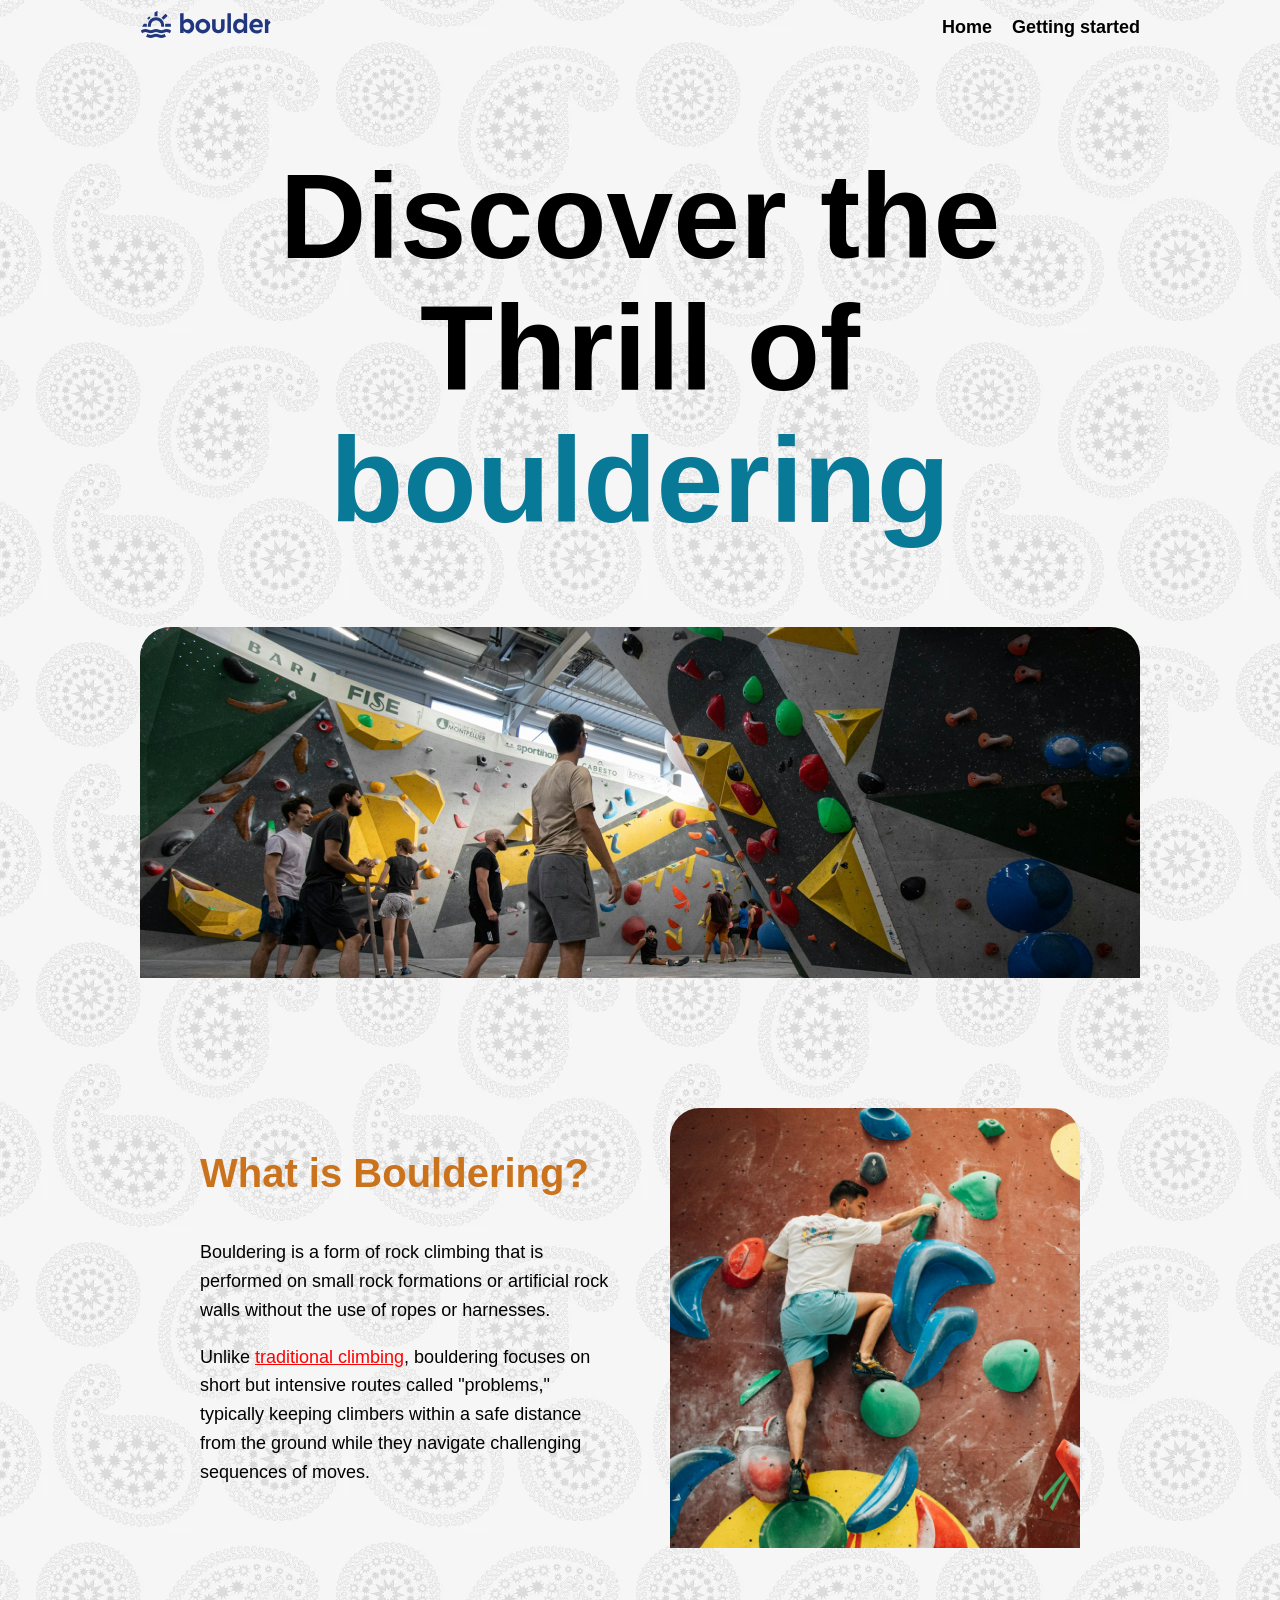
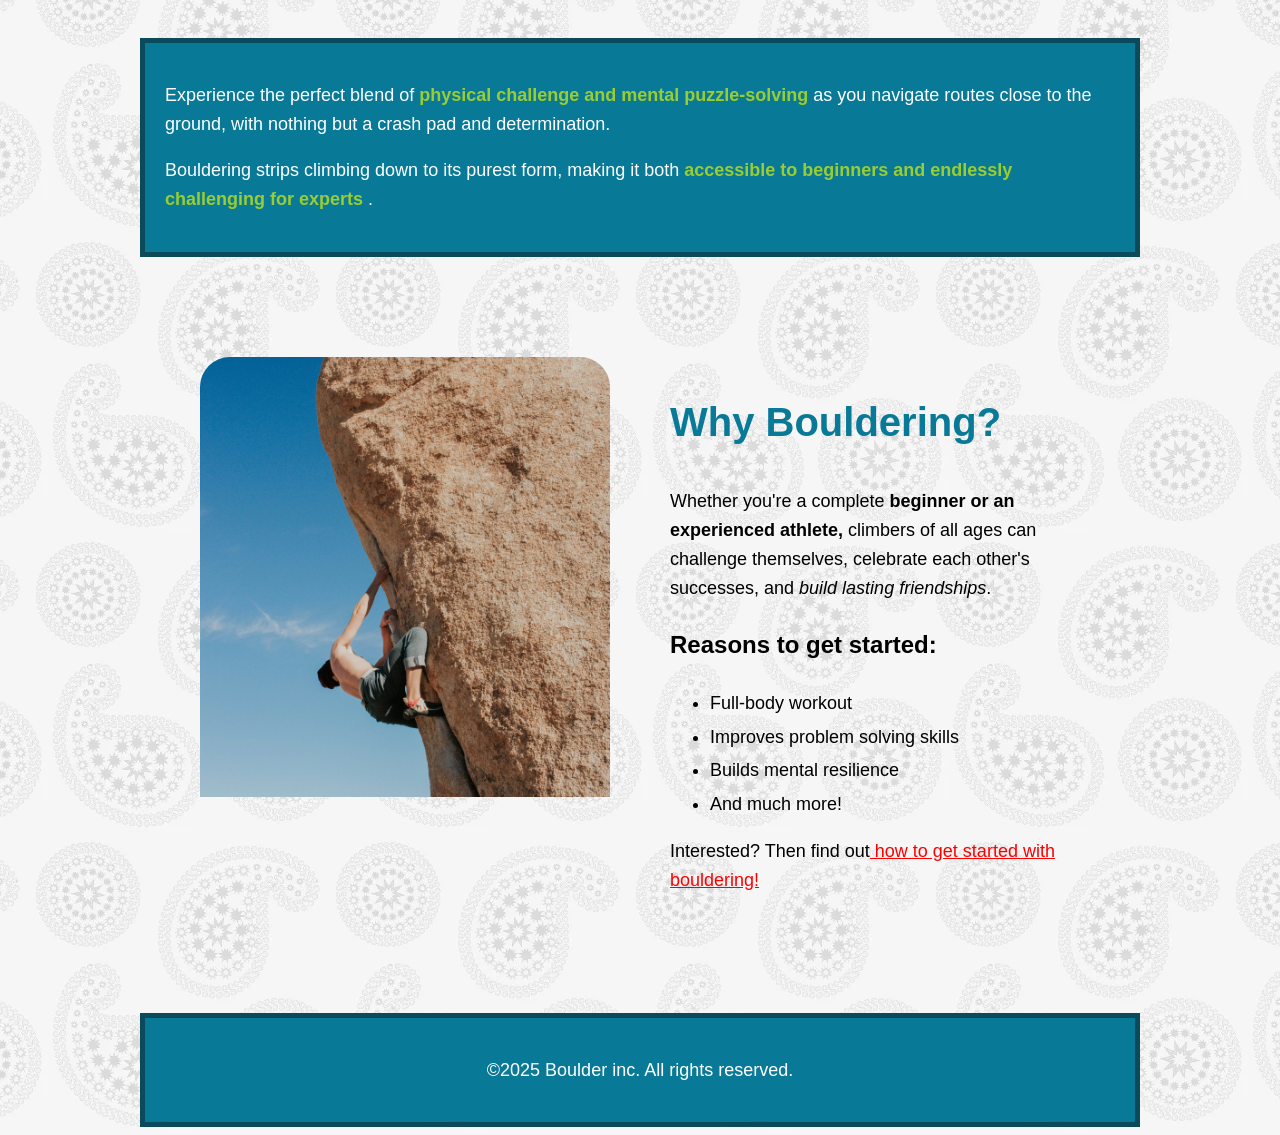
==== index.html @ 90c2afd5 "Add basic HTML structure for homepage. Created foundational HTML5 structure including head body, and" ====
<!DOCTYPE html>
<html>
    <head>
        <title>My first Webeside</title>
        <link href="css/stylesheet.css" rel="stylesheet">
        <link rel="icon" sizes="50x50" href="images/favicon.ico">
    </head>
    <Body>
        <div class="wrapper">
            <header>       
                <img src="images/logo.svg" alt="Logo"> 
                <nav class="primary-navigation" aria-label="primary-navigation">
                    <ul>
                        <li><a href="index.html">Home</a></li>
                        <li> <a href="getting-started.html">Getting started</a></li>
                    </ul>
                </nav>
                
            </header>
        
            <main>
                

                <h1>Discover the Thrill of <span class="teal-text">bouldering</span> </h1>

                <img src="images/bouldering-gym.jpg" alt="A people is trening in bouldering gym">

               

                <section>

                    

                        <div class="tow-column-layout">

                            <div>

                                <h2>What is Bouldering?</h2>

                                <p>Bouldering is a form of rock climbing that is performed on small rock formations or artificial rock walls without the use of ropes or harnesses.</p>

                                <p>Unlike <a href="https://www.vg.no/" target="_blank"> traditional climbing</a>, bouldering focuses on short but intensive routes called "problems," typically keeping climbers within a safe distance from the ground while they navigate challenging sequences of moves.</p>
                            </div>
                            <img src="images/what-is-bouldering.jpg" alt="A man atteming a boudering problem at an indoor gym">
                        </div>
                    

                    <div class="teal-bg">

                        

                    <p>Experience the perfect blend of <strong>physical challenge and mental puzzle-solving</strong> as you navigate routes close to the ground, with nothing but a crash pad and determination.</p>
                    
                    <p> Bouldering strips climbing down to its purest form, making it both <strong>accessible to beginners and endlessly challenging for experts</strong> .</p>
                            
                   
                    </div>
                </section>
                
                <section >
                    <div class="tow-column-layout">
                       
                        <img src="images/why-bouldering.jpg" alt=" A person climbing a large boulder outdoors with blu sky in background">

                        <div>
                        <h2 class="teal-text">Why Bouldering? </h2>
                        <p>Whether you're a complete <strong>beginner or an experienced athlete, </strong>climbers of all ages can challenge themselves, celebrate each other's successes, and <em>build lasting friendships</em>.</p>
                        <h3>Reasons to get started:</h3>
                        <ul>
                            <li>Full-body workout</li>
                            <li>Improves problem solving skills</li>
                            <li>Builds mental resilience</li>
                            <li>And much more!</li>
                        </ul>
                        <p>Interested? Then find out<a href="getting-started.html"> how to get started with bouldering!</a></p>
                        </div>

                    </div>
                </section>
               
                
        </main>

        <footer div class="teal-bg">
            <p>©2025 Boulder inc. All rights reserved.</p>
        </footer>
       
       </div>
  
    </Body>
</html>
---- css/stylesheet.css ----
* {
    box-sizing: border-box;
}
body {

    background-image: url(../images/paisley.webp);
    font-size: 1.125rem;
    line-height: 1.6;
    font-family: sans-serif;
   
}
header {
    
    display: flex;
    justify-content: space-between;
    gap: 20px;
    /* text-align: center; */

}
.primary-navigation ul {
    display: flex;
    gap: 20px;
    list-style: none;
    margin: 0;
    padding: 0%;
  
}
.primary-navigation a {
    color: black;
    font-weight: bold;
    text-decoration: none;
}
.primary-navigation a:hover {
    color: #5f9b9f;
}

h1 {
  font-size: 4.5rem;
  font-family: sans-serif; 
  text-align: center;
  line-height: 1.1;

  @media (width > 720px){
    font-size: 7.5rem;
  }

}

section {
    margin-block: 100px;
}
.wrapper {
    max-inline-size: 1000px;
    margin-inline: auto;
}
.tow-column-layout {
    display: grid;
    gap: 60px;
    margin: 60px;
    /* @media (min width: 720px) disse was the orginal syntex */

    @media (width > 720px) {
        grid-template-columns: 1fr 1fr;
    }
   

}

.teal-bg {

    background-color: #087a98;
    border: solid #0b4a5a 5px;
    padding: 20px;
    color: #fff;
}


 .teal-text {

    color: #087a98;
}
.teal-bg strong{

    color: yellowgreen;
}
h2 {
    color: #cb721c;
    font-size: 2.5rem;

    /* inline use for how big well the box */
    

}


h3 {
    
    font-size: 1.5rem;
    
}

footer {
    
    text-align: center;
}  

img {
    display:block;
    max-inline-size: 100%;
    padding-bottom:30px;
    
	border-radius:30px;
   
    
    /* you can use for border all value same line boder: 20px green dotted or solid */
    /* or you can write boder-inline end or start */
}

a {
    color: red;
}

a:hover,
a:focus-visible {
    color: green;
}

a:active {
    color: black
}
ul {
    /* list-style:lower-alpha; */
    list-style-position:outside;
}

li {
    
    margin-block: 5px;

}


ol {
    color: green;
    list-style-position:inside;
    /* text-align:center; */
}

.climber-bg{
    color: #fff;
    background-image: url("../images/simple-steps.jpg");
    padding: 24px;
    border: solid #0b4a5a 10px;
    background-repeat: no-repeat;
    background-position: center;
    background-size: cover;
}
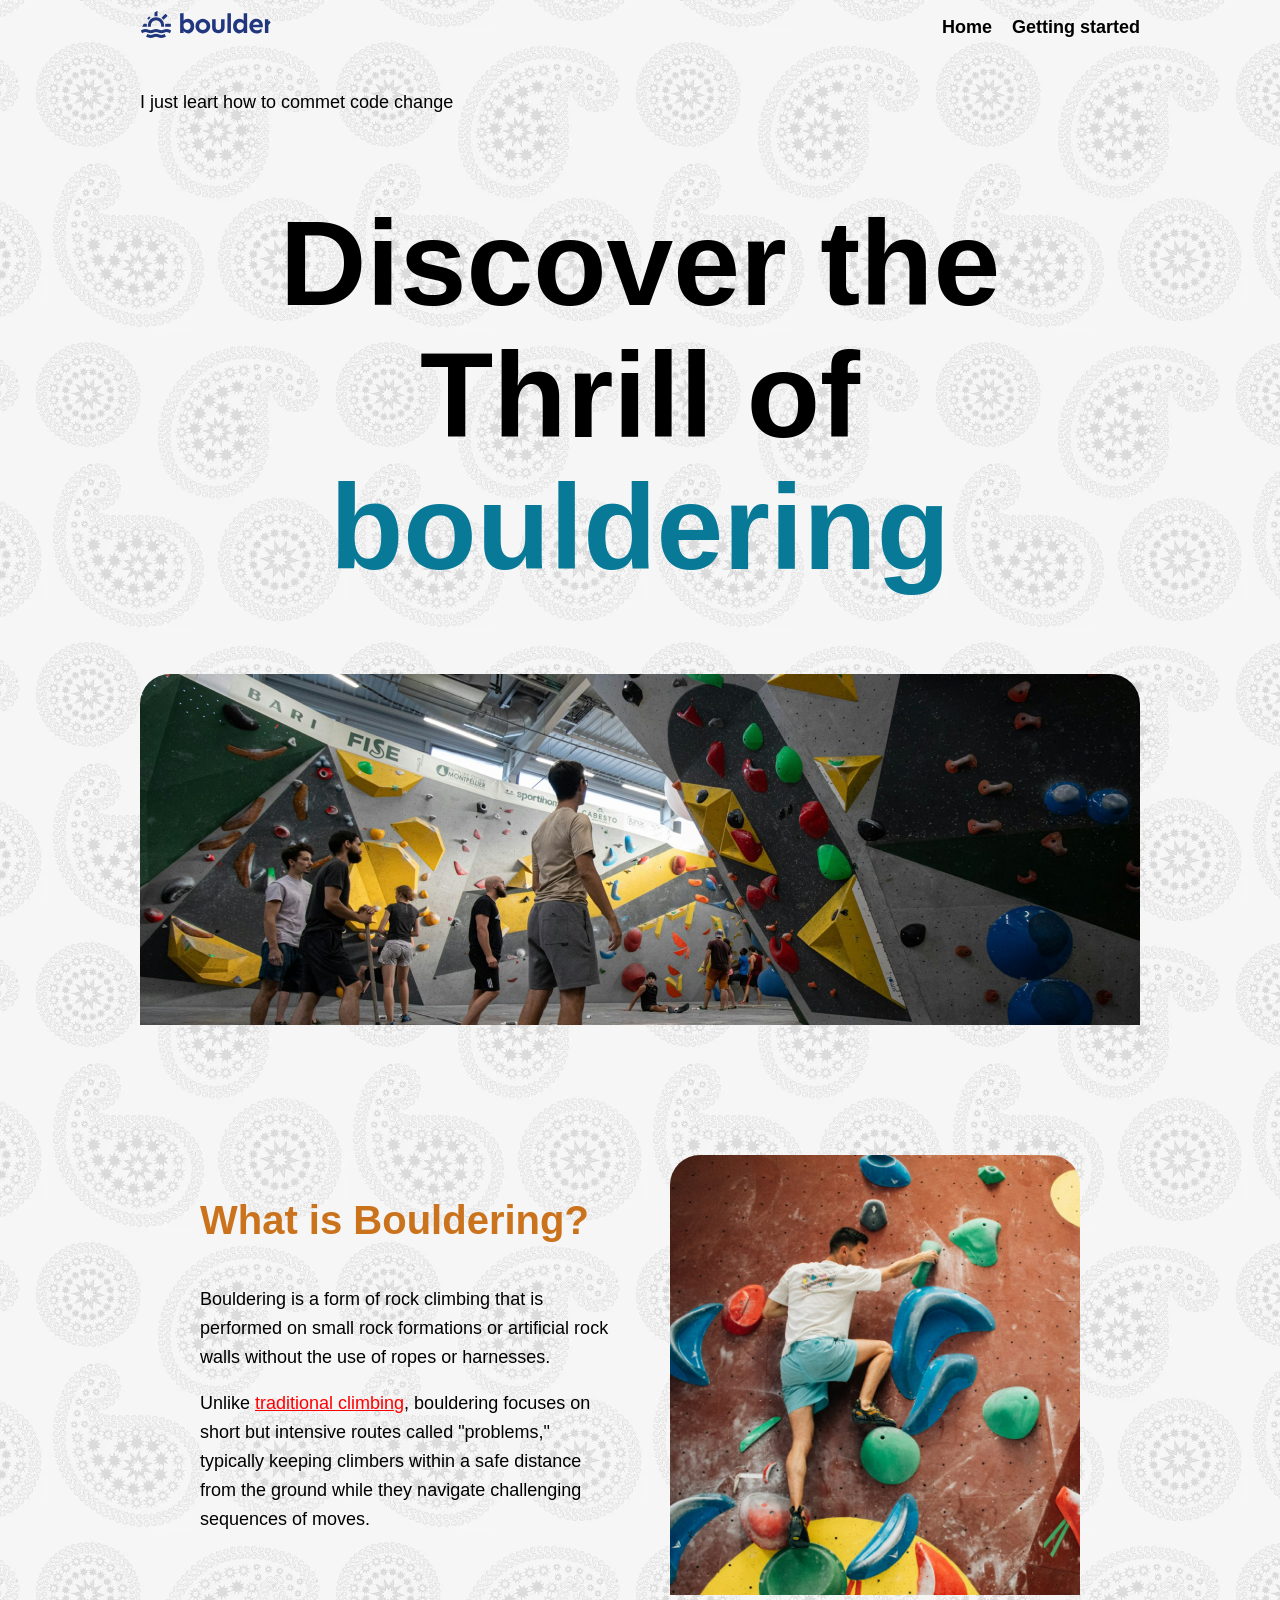
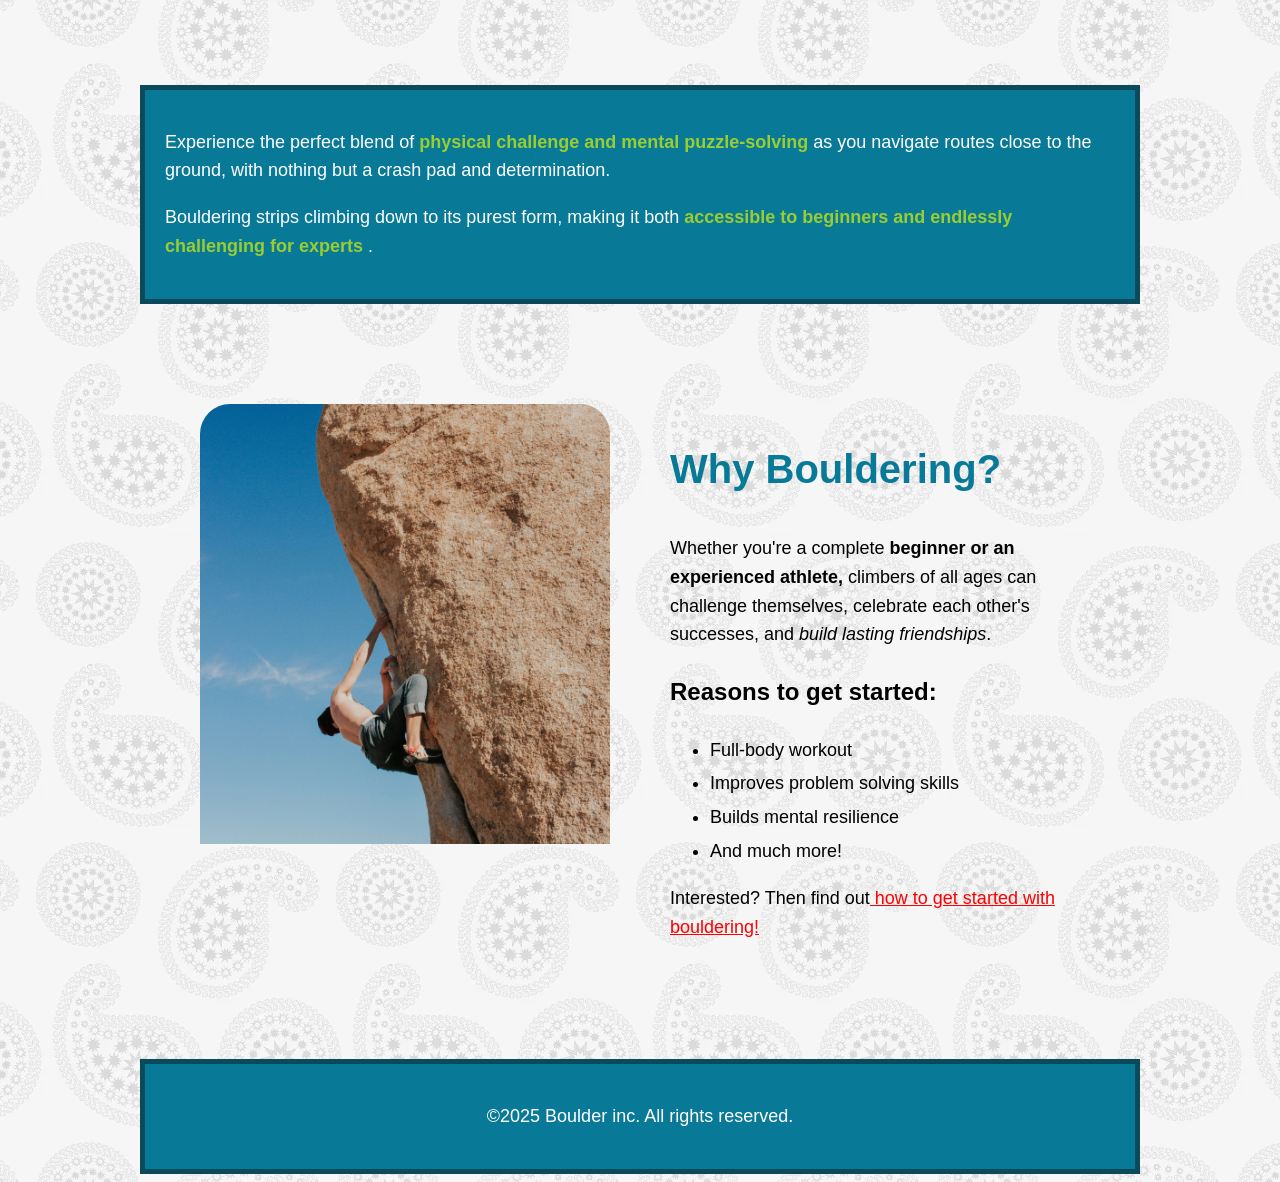
==== commit aa917d42: "Update index.html Add paragraph about learning Git" ====
--- a/index.html
+++ b/index.html
@@ -20,6 +20,7 @@
         
             <main>
                 
+                <p> I just leart how to commet code change</p>
 
                 <h1>Discover the Thrill of <span class="teal-text">bouldering</span> </h1>
 
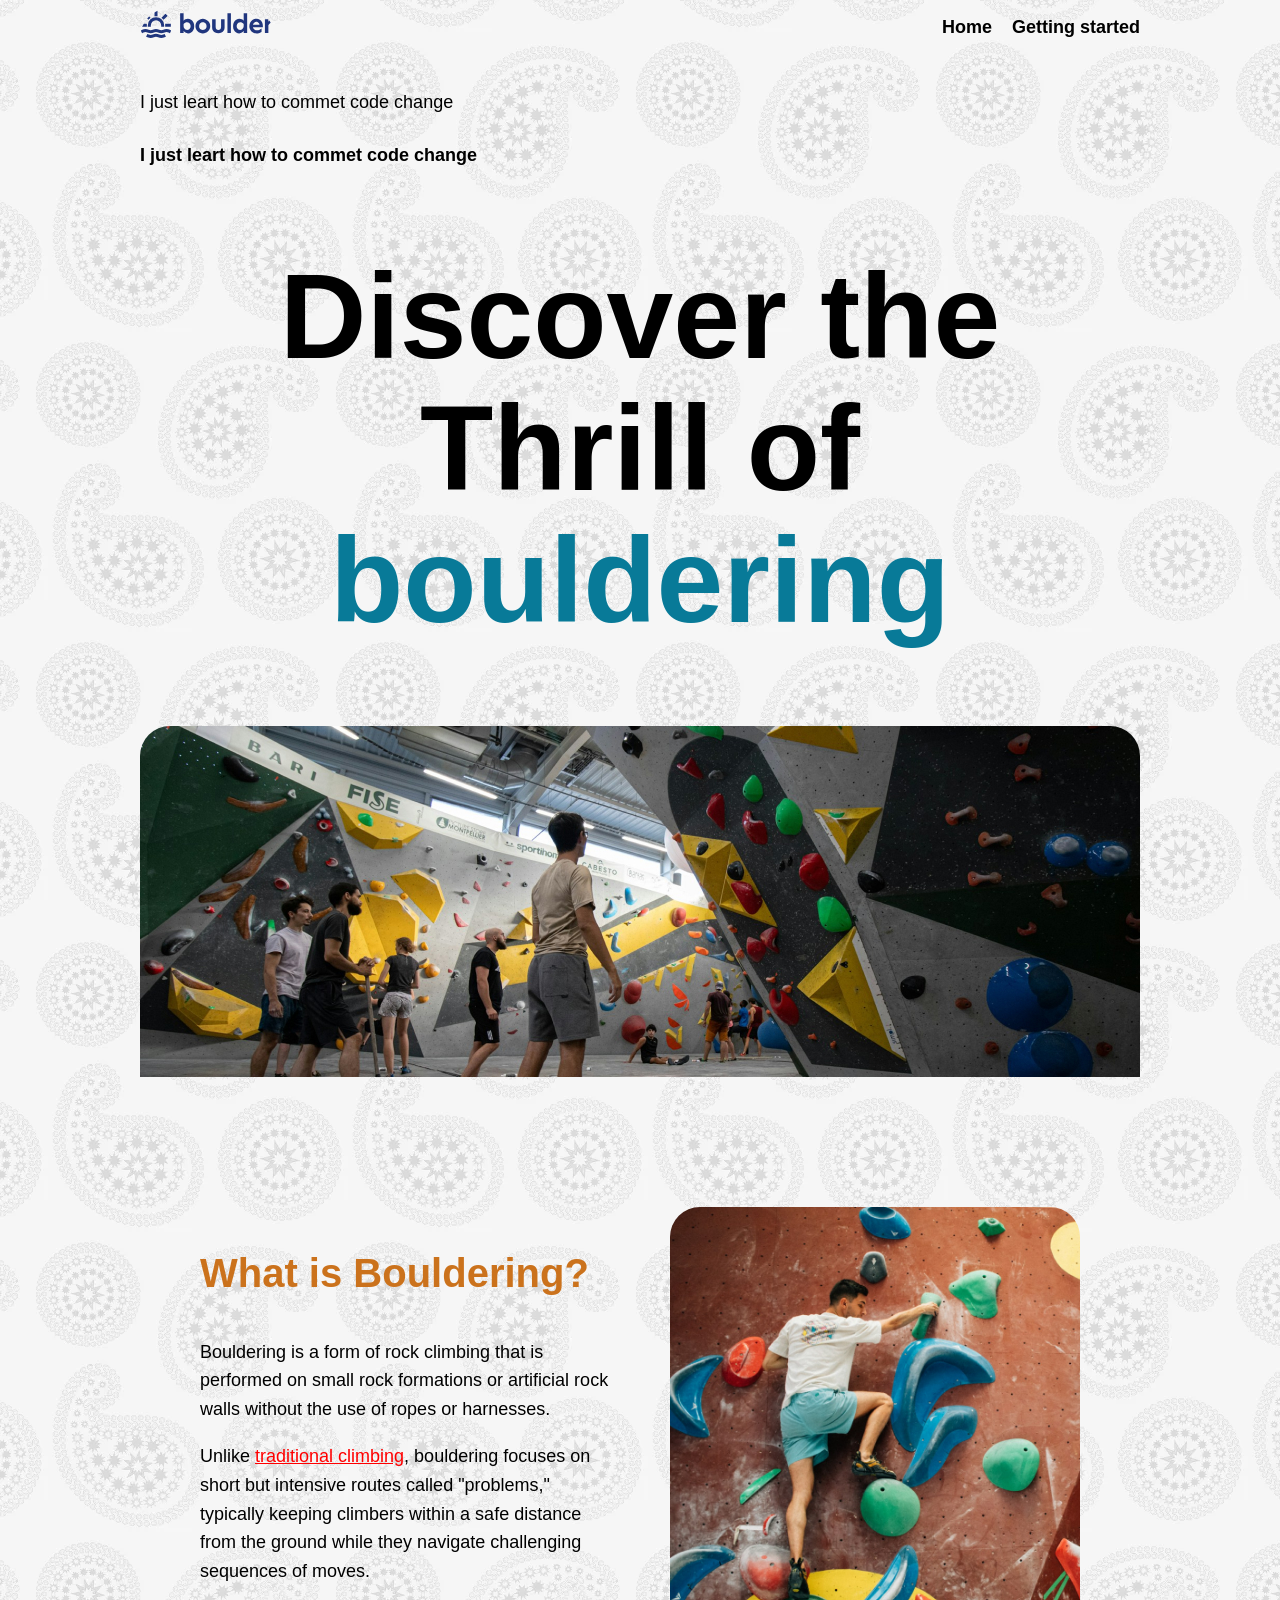
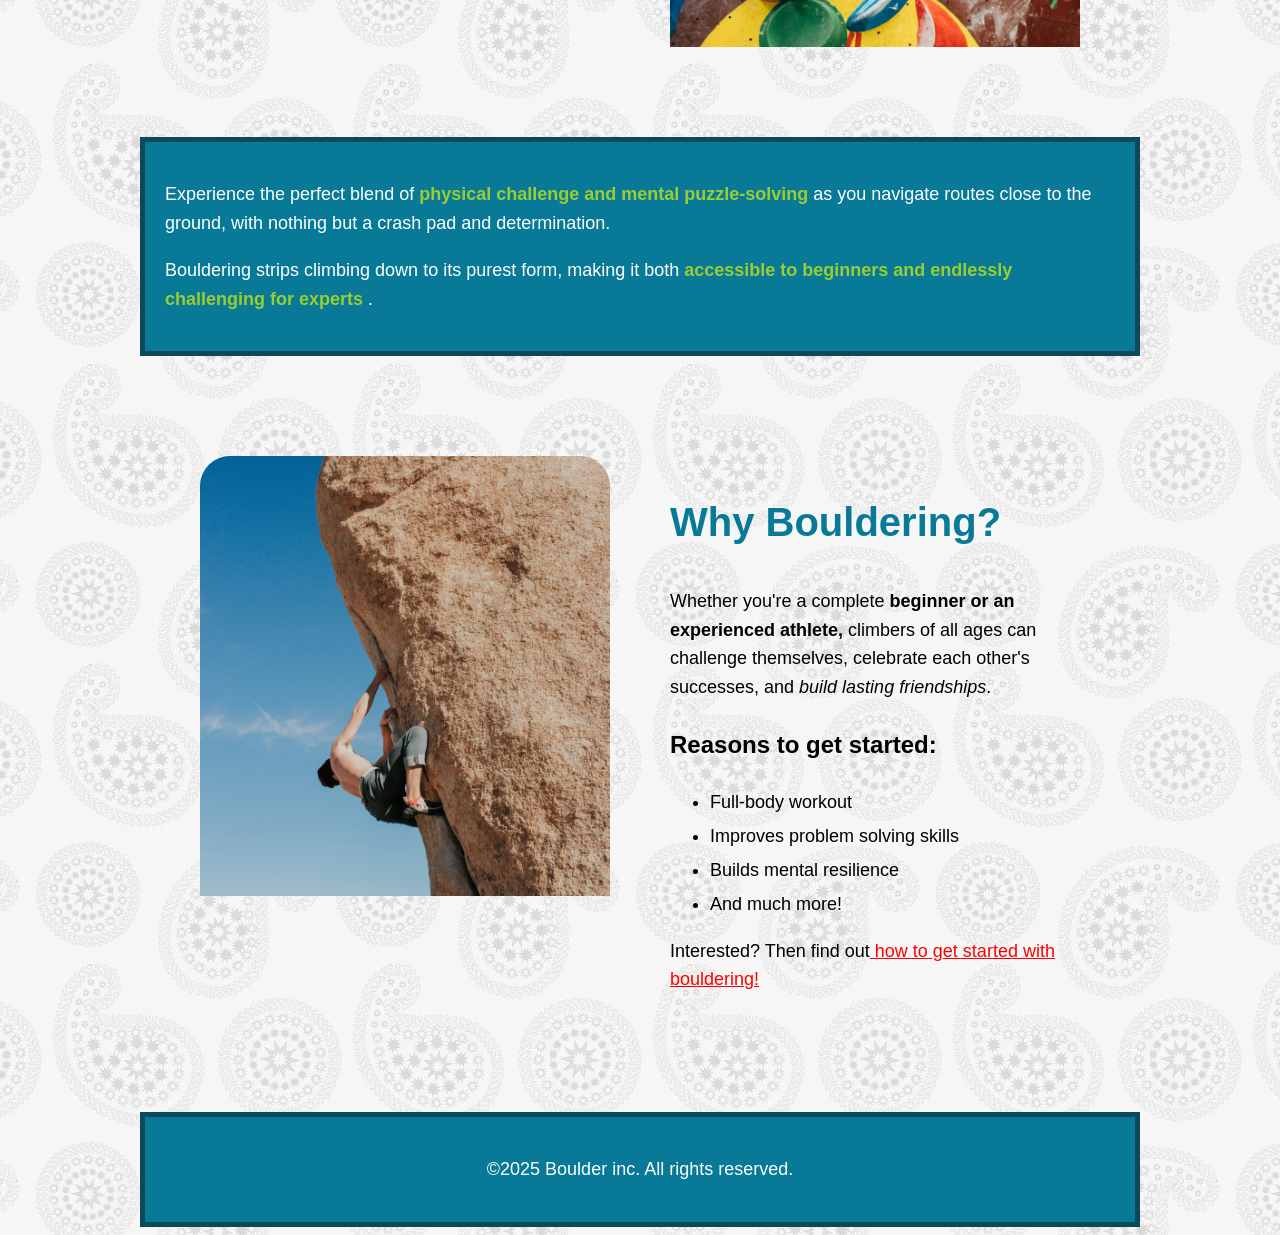
==== commit 31fad1fc: "New h4 paragraph" ====
--- a/index.html
+++ b/index.html
@@ -21,6 +21,7 @@
             <main>
                 
                 <p> I just leart how to commet code change</p>
+                <h4> I just leart how to commet code change</h4>
 
                 <h1>Discover the Thrill of <span class="teal-text">bouldering</span> </h1>
 
